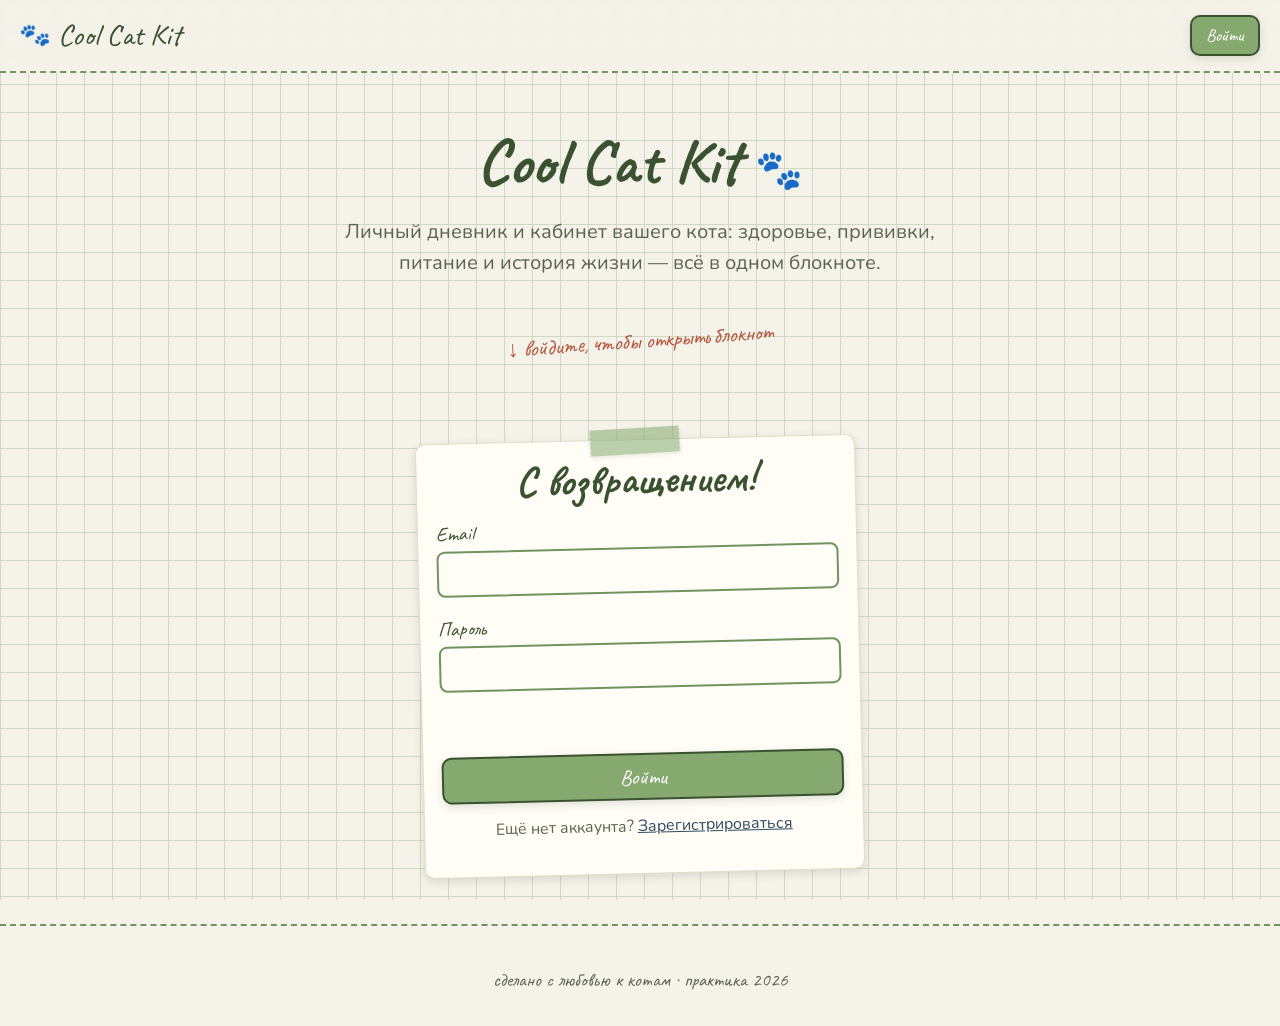
==== pages/breeds.html @ e4196fe6 "feat: cool cat kit skeleton — auth, breeds, medical notes, calendar, history; notebook UI on #86a96f" ====
<!DOCTYPE html>
<html lang="ru">
<head>
  <meta charset="UTF-8">
  <meta name="viewport" content="width=device-width, initial-scale=1.0">
  <title>Породы — Cool Cat Kit</title>
  <link rel="preconnect" href="https://fonts.googleapis.com">
  <link rel="preconnect" href="https://fonts.gstatic.com" crossorigin>
  <link href="https://fonts.googleapis.com/css2?family=Caveat:wght@500;700&family=Nunito:wght@400;600;800&display=swap" rel="stylesheet">
  <link rel="stylesheet" href="../css/style.css">
</head>
<body data-page="breeds">
  <main class="wrap">
    <div class="section-head">
      <h1>Породы котов</h1>
    </div>
    <p class="muted">Нажми на карточку, чтобы открыть подробности: история, характер, питание и здоровье.</p>

    <section class="breed-grid" id="breedGrid"></section>
  </main>

  <!-- модальное окно с деталями породы -->
  <div class="modal-backdrop" id="breedModal">
    <div class="modal">
      <button class="close" id="breedClose">&times;</button>
      <div id="breedModalBody"></div>
    </div>
  </div>

  <footer class="foot">данные пород — из набросков аналитика 🐾</footer>

  <script src="../js/data.js"></script>
  <script src="../js/app.js"></script>
  <script src="../js/pages.js"></script>
</body>
</html>
---- css/style.css ----
/* Дизайн-система "блокнот хозяина кота". Палитра от #86a96f (зелёный) к синим. */

:root {
  /* --- палитра (зелёный → синий) --- */
  --sage-100: #c3d6ad;
  --sage-200: #a7c084;
  --sage:     #86a96f;
  --sage-600: #6f9460;
  --sage-700: #5a7d52;
  --forest:   #3a5230;
  --teal:     #4d6b73;
  --steel:    #3d5763;
  --navy:     #2f4a63;
  --navy-900: #1f3a5e;

  /* --- бумага и чернила --- */
  --paper:    #f5f2e9;
  --paper-2:  #efeada;
  --ink:      #2c3528;
  --ink-soft: #5b6452;
  --line:     #cfd8c2;          /* линии "тетрадного" фона */
  --pen-red:  #b5563f;          /* красная ручка для пометок */
  --pen-blue: #355a7a;

  --shadow:   0 6px 18px rgba(40, 55, 35, .18);
  --shadow-sm:0 3px 9px rgba(40, 55, 35, .14);
  --radius:   10px;

  --font-hand: "Caveat", "Marck Script", cursive;
  --font-body: "Nunito", system-ui, sans-serif;
}

* { box-sizing: border-box; }

html { scroll-behavior: smooth; }

body {
  margin: 0;
  font-family: var(--font-body);
  color: var(--ink);
  background-color: var(--paper);
  /* тетрадный фон: тонкая клетка + горизонтальные линии */
  background-image:
    linear-gradient(var(--line) 1px, transparent 1px),
    linear-gradient(90deg, var(--line) 1px, transparent 1px);
  background-size: 28px 28px, 28px 28px;
  background-attachment: fixed;
  line-height: 1.55;
  min-height: 100vh;
}

img { max-width: 100%; display: block; }
a { color: var(--navy); }

/* ---------- типографика ---------- */
h1, h2, h3 { font-family: var(--font-hand); font-weight: 700; line-height: 1.05; margin: 0 0 .3em; color: var(--forest); }
h1 { font-size: clamp(2.4rem, 6vw, 4rem); }
h2 { font-size: clamp(1.8rem, 4vw, 2.6rem); }
h3 { font-size: 1.5rem; }
.hand { font-family: var(--font-hand); }
.muted { color: var(--ink-soft); }

/* подчёркивание "от руки" */
.scribble {
  position: relative;
  display: inline-block;
}
.scribble::after {
  content: "";
  position: absolute; left: -2%; right: -2%; bottom: .02em; height: .35em;
  background: var(--sage-200);
  z-index: -1;
  transform: rotate(-1.2deg);
  border-radius: 40% 60% 55% 45%;
  opacity: .8;
}

/* ---------- контейнер ---------- */
.wrap { max-width: 1080px; margin: 0 auto; padding: 0 20px; }

/* Шапка / навигация */
.topbar {
  position: sticky; top: 0; z-index: 50;
  display: flex; align-items: center; gap: 16px;
  padding: 12px 20px;
  background: rgba(245, 242, 233, .92);
  backdrop-filter: blur(6px);
  border-bottom: 2px dashed var(--sage-600);
}
.topbar .brand {
  font-family: var(--font-hand); font-size: 1.9rem; color: var(--forest);
  text-decoration: none; display: flex; align-items: center; gap: 8px;
}
.topbar .brand .paw { font-size: 1.5rem; transform: rotate(-12deg); }
.topbar .spacer { flex: 1; }

.back-btn {
  font-family: var(--font-hand); font-size: 1.35rem;
  background: none; border: none; color: var(--pen-blue); cursor: pointer;
  text-decoration: none; display: inline-flex; align-items: center; gap: 4px;
  padding: 4px 8px;
}
.back-btn:hover { transform: translateX(-3px); }

/* мини-аватар в шапке */
.topbar .me {
  display: flex; align-items: center; gap: 8px; text-decoration: none; color: var(--ink);
}
.topbar .me img {
  width: 38px; height: 38px; border-radius: 50%; object-fit: cover;
  border: 2px solid var(--sage); transform: rotate(-3deg);
}

/* Кнопки */
.btn {
  font-family: var(--font-hand); font-size: 1.35rem;
  display: inline-flex; align-items: center; gap: 8px;
  padding: 8px 22px; border-radius: var(--radius);
  border: 2px solid var(--forest); background: var(--sage); color: #fff;
  cursor: pointer; text-decoration: none; box-shadow: var(--shadow-sm);
  transition: transform .12s ease, box-shadow .12s ease;
}
.btn:hover { transform: translateY(-2px) rotate(-.5deg); box-shadow: var(--shadow); }
.btn:active { transform: translateY(0); }
.btn--ghost { background: transparent; color: var(--forest); }
.btn--navy { background: var(--navy); border-color: var(--navy-900); }
.btn--teal { background: var(--teal); border-color: var(--steel); }
.btn--sm { font-size: 1.1rem; padding: 5px 14px; }
.btn--block { width: 100%; justify-content: center; }

/* Карточки ("заметки на бумаге") */
.card {
  background: #fffdf6;
  border: 1px solid #e3ddc8;
  border-radius: var(--radius);
  box-shadow: var(--shadow-sm);
  padding: 18px;
  position: relative;
}
.card--tilt-l { transform: rotate(-1.4deg); }
.card--tilt-r { transform: rotate(1.4deg); }

/* скотч сверху карточки */
.tape {
  position: absolute; top: -12px; left: 50%; transform: translateX(-50%) rotate(-2deg);
  width: 90px; height: 26px;
  background: rgba(134, 169, 111, .55);
  border-left: 1px dashed rgba(255,255,255,.5);
  border-right: 1px dashed rgba(255,255,255,.5);
  box-shadow: 0 2px 4px rgba(0,0,0,.08);
}
.tape--blue { background: rgba(53, 90, 122, .42); }
.tape--corner { left: 16px; top: -10px; transform: rotate(-24deg); width: 70px; }

/* скрепка */
.clip {
  position: absolute; top: -14px; right: 22px;
  width: 22px; height: 52px; border: 3px solid #9aa6b0; border-radius: 12px;
  border-bottom: none; transform: rotate(8deg);
}

/* Hero (главная / вход) */
.hero { text-align: center; padding: 56px 0 28px; }
.hero .sub { font-size: 1.25rem; color: var(--ink-soft); max-width: 620px; margin: 0 auto 24px; }
.hero .doodle { font-family: var(--font-hand); color: var(--pen-red); font-size: 1.4rem; transform: rotate(-4deg); display: inline-block; }

/* Сетка разделов на главной (dashboard) */
.tiles { display: grid; grid-template-columns: repeat(auto-fit, minmax(230px, 1fr)); gap: 26px; margin: 34px 0; }
.tile {
  display: flex; flex-direction: column; gap: 8px;
  text-decoration: none; color: var(--ink);
  background: #fffdf6; border: 1px solid #e3ddc8; border-radius: var(--radius);
  padding: 22px; box-shadow: var(--shadow-sm); position: relative;
  transition: transform .14s ease, box-shadow .14s ease;
  min-height: 150px;
}
.tile:nth-child(odd)  { transform: rotate(-1deg); }
.tile:nth-child(even) { transform: rotate(1deg); }
.tile:hover { transform: rotate(0) translateY(-4px); box-shadow: var(--shadow); }
.tile .emoji { font-size: 2.6rem; }
.tile h3 { margin: 0; }
.tile p { margin: 0; color: var(--ink-soft); font-size: .95rem; }
.tile .go { font-family: var(--font-hand); color: var(--pen-blue); font-size: 1.2rem; margin-top: auto; }

/* акцентная полоса слева у плиток (зелёный→синий перебор) */
.tile::before {
  content: ""; position: absolute; left: 0; top: 14px; bottom: 14px; width: 6px; border-radius: 6px;
}
.tile.t-breeds::before  { background: var(--sage); }
.tile.t-medical::before { background: var(--sage-700); }
.tile.t-food::before    { background: var(--teal); }
.tile.t-calendar::before{ background: var(--steel); }
.tile.t-history::before { background: var(--navy); }
.tile.t-memes::before   { background: var(--pen-red); }

/* Сетка пород */
.breed-grid { display: grid; grid-template-columns: repeat(auto-fill, minmax(220px, 1fr)); gap: 28px; margin: 30px 0; }
.breed-card {
  background: #fffdf6; border: 1px solid #e3ddc8; border-radius: var(--radius);
  box-shadow: var(--shadow-sm); cursor: pointer; overflow: hidden;
  padding: 10px 10px 16px; text-align: center; position: relative;
  transition: transform .14s ease, box-shadow .14s ease;
}
.breed-card:nth-child(3n+1) { transform: rotate(-1.5deg); }
.breed-card:nth-child(3n+2) { transform: rotate(1deg); }
.breed-card:nth-child(3n)   { transform: rotate(-.5deg); }
.breed-card:hover { transform: rotate(0) translateY(-5px); box-shadow: var(--shadow); }
.breed-card img { width: 100%; height: 180px; object-fit: cover; border-radius: 6px; }
.breed-card h3 { margin: 12px 0 2px; }
.breed-card .life { font-size: .9rem; color: var(--ink-soft); }
.breed-card .tag { font-family: var(--font-hand); color: var(--pen-blue); font-size: 1.15rem; }

/* Модальное окно (детали породы) */
.modal-backdrop {
  position: fixed; inset: 0; background: rgba(30, 40, 25, .55);
  display: none; align-items: flex-start; justify-content: center;
  padding: 40px 16px; z-index: 100; overflow-y: auto;
}
.modal-backdrop.open { display: flex; }
.modal {
  background: var(--paper); width: min(720px, 100%);
  border-radius: var(--radius); box-shadow: var(--shadow); position: relative;
  padding: 26px 30px 34px; border: 1px solid #ddd6bf;
}
.modal .close {
  position: absolute; top: 12px; right: 16px; border: none; background: none;
  font-size: 1.8rem; cursor: pointer; color: var(--ink-soft); line-height: 1;
}
.modal .hero-img { width: 100%; height: 240px; object-fit: cover; border-radius: 8px; transform: rotate(-1deg); border: 6px solid #fff; box-shadow: var(--shadow-sm); }
.modal h2 { margin-top: 18px; }
.modal .columns { display: grid; grid-template-columns: 1fr 1fr; gap: 18px; margin-top: 14px; }
.modal .block h3 { color: var(--teal); font-size: 1.4rem; margin-bottom: 4px; }
.modal ul { margin: 0; padding-left: 20px; }
.modal ul li { margin: 2px 0; }
.pill { display: inline-block; background: var(--sage-100); color: var(--forest); padding: 2px 12px; border-radius: 999px; font-weight: 700; font-size: .9rem; }

/* Формы (вход / регистрация / профиль) */
.form-card { max-width: 440px; margin: 30px auto; }
.field { margin-bottom: 16px; }
.field label { display: block; font-family: var(--font-hand); font-size: 1.25rem; color: var(--forest); margin-bottom: 2px; }
.field input, .field textarea, .field select {
  width: 100%; padding: 10px 12px; border: 2px solid var(--sage-600); border-radius: 8px;
  background: #fffdf6; font-family: var(--font-body); font-size: 1rem; color: var(--ink);
}
.field input:focus, .field textarea:focus, .field select:focus { outline: none; border-color: var(--teal); box-shadow: 0 0 0 3px rgba(77,107,115,.18); }
.field textarea { resize: vertical; min-height: 90px; }
.form-msg { font-family: var(--font-hand); font-size: 1.2rem; min-height: 1.4em; }
.form-msg.err { color: var(--pen-red); }
.form-msg.ok  { color: var(--sage-700); }
.switch-line { text-align: center; margin-top: 14px; color: var(--ink-soft); }

/* аватар-загрузка */
.avatar-edit { display: flex; flex-direction: column; align-items: center; gap: 10px; margin-bottom: 18px; }
.avatar-edit img { width: 120px; height: 120px; border-radius: 50%; object-fit: cover; border: 4px solid var(--sage); transform: rotate(-3deg); box-shadow: var(--shadow-sm); }

/* Заметки (медицина / прививки) */
.section-head { display: flex; align-items: center; gap: 16px; flex-wrap: wrap; margin: 26px 0 6px; }
.section-head .spacer { flex: 1; }

.notes-grid { display: grid; grid-template-columns: repeat(auto-fill, minmax(260px, 1fr)); gap: 24px; margin: 20px 0; }
.note {
  background: #fffdf6; border: 1px solid #e3ddc8; border-radius: var(--radius);
  box-shadow: var(--shadow-sm); padding: 16px 16px 14px; position: relative;
  border-top: 6px solid var(--sage);
}
.note.kind-vaccine  { border-top-color: var(--pen-red); }
.note.kind-med      { border-top-color: var(--teal); }
.note.kind-note     { border-top-color: var(--sage); }
.note:nth-child(even) { transform: rotate(.6deg); }
.note:nth-child(odd)  { transform: rotate(-.7deg); }
.note h3 { font-family: var(--font-body); font-size: 1.1rem; font-weight: 800; color: var(--ink); margin: 0 0 6px; }
.note .kind { font-family: var(--font-hand); font-size: 1.05rem; }
.note .body { white-space: pre-wrap; font-size: .96rem; }
.note .row { display: flex; gap: 10px; align-items: center; margin-top: 10px; flex-wrap: wrap; }
.note .date-chip { font-size: .82rem; background: var(--sage-100); color: var(--forest); padding: 2px 10px; border-radius: 999px; }
.note .del { margin-left: auto; border: none; background: none; cursor: pointer; color: var(--pen-red); font-size: 1.1rem; }
.empty { font-family: var(--font-hand); font-size: 1.5rem; color: var(--ink-soft); text-align: center; padding: 40px 0; }

/* Календарь */
.cal-head { display: flex; align-items: center; justify-content: center; gap: 18px; margin: 18px 0; }
.cal-head h2 { margin: 0; min-width: 230px; text-align: center; }
.cal-grid { display: grid; grid-template-columns: repeat(7, 1fr); gap: 8px; }
.cal-dow { text-align: center; font-family: var(--font-hand); font-size: 1.2rem; color: var(--teal); }
.cal-cell {
  background: #fffdf6; border: 1px solid #e3ddc8; border-radius: 8px;
  min-height: 78px; padding: 6px; cursor: pointer; position: relative;
  transition: transform .1s ease, box-shadow .1s ease;
}
.cal-cell:hover { transform: translateY(-2px); box-shadow: var(--shadow-sm); }
.cal-cell.empty-cell { background: transparent; border: none; cursor: default; }
.cal-cell .num { font-weight: 700; font-size: .9rem; color: var(--ink-soft); }
.cal-cell.today { border: 2px solid var(--sage); }
.cal-cell.today .num { color: var(--forest); }
.cal-cell .dots { position: absolute; bottom: 6px; left: 6px; display: flex; gap: 3px; }
.cal-cell .dot { width: 7px; height: 7px; border-radius: 50%; background: var(--sage); }
.cal-cell .dot.vaccine { background: var(--pen-red); }
.cal-cell .dot.med { background: var(--teal); }
.cal-cell .mini { font-size: .72rem; color: var(--ink); line-height: 1.15; margin-top: 2px; overflow: hidden; max-height: 2.4em; }

/* История кота (лента) */
.feed { max-width: 640px; margin: 24px auto; display: flex; flex-direction: column; gap: 30px; }
.post {
  background: #fffdf6; border: 1px solid #e3ddc8; border-radius: var(--radius);
  box-shadow: var(--shadow-sm); padding: 16px; position: relative;
}
.post:nth-child(even) { transform: rotate(-.6deg); }
.post:nth-child(odd)  { transform: rotate(.5deg); }
.post img { width: 100%; max-height: 460px; object-fit: cover; border-radius: 8px; border: 6px solid #fff; box-shadow: var(--shadow-sm); }
.post .meta { font-family: var(--font-hand); font-size: 1.2rem; color: var(--pen-blue); margin: 8px 0 4px; }
.post .text { white-space: pre-wrap; }
.post .del { position: absolute; top: 10px; right: 12px; border: none; background: rgba(255,255,255,.8); border-radius: 50%; width: 30px; height: 30px; cursor: pointer; color: var(--pen-red); }

/* Заглушка раздела (food / memes) */
.stub { text-align: center; padding: 60px 20px; }
.stub .big { font-size: 4rem; }
.stub h2 { margin-bottom: 6px; }
.stub p { color: var(--ink-soft); max-width: 520px; margin: 0 auto 8px; }

/* Footer */
.foot { text-align: center; padding: 40px 20px 30px; color: var(--ink-soft); font-family: var(--font-hand); font-size: 1.2rem; border-top: 2px dashed var(--sage-600); margin-top: 50px; }

/* Адаптив */
@media (max-width: 560px) {
  .modal .columns { grid-template-columns: 1fr; }
  .cal-cell { min-height: 56px; }
  .cal-cell .mini { display: none; }
  .topbar .brand { font-size: 1.5rem; }
}

/* toast-уведомление */
.toast {
  position: fixed; bottom: 24px; left: 50%; transform: translateX(-50%) translateY(20px);
  background: var(--forest); color: #fff; padding: 12px 22px; border-radius: 999px;
  font-family: var(--font-hand); font-size: 1.3rem; box-shadow: var(--shadow);
  opacity: 0; pointer-events: none; transition: all .25s ease; z-index: 200;
}
.toast.show { opacity: 1; transform: translateX(-50%) translateY(0); }
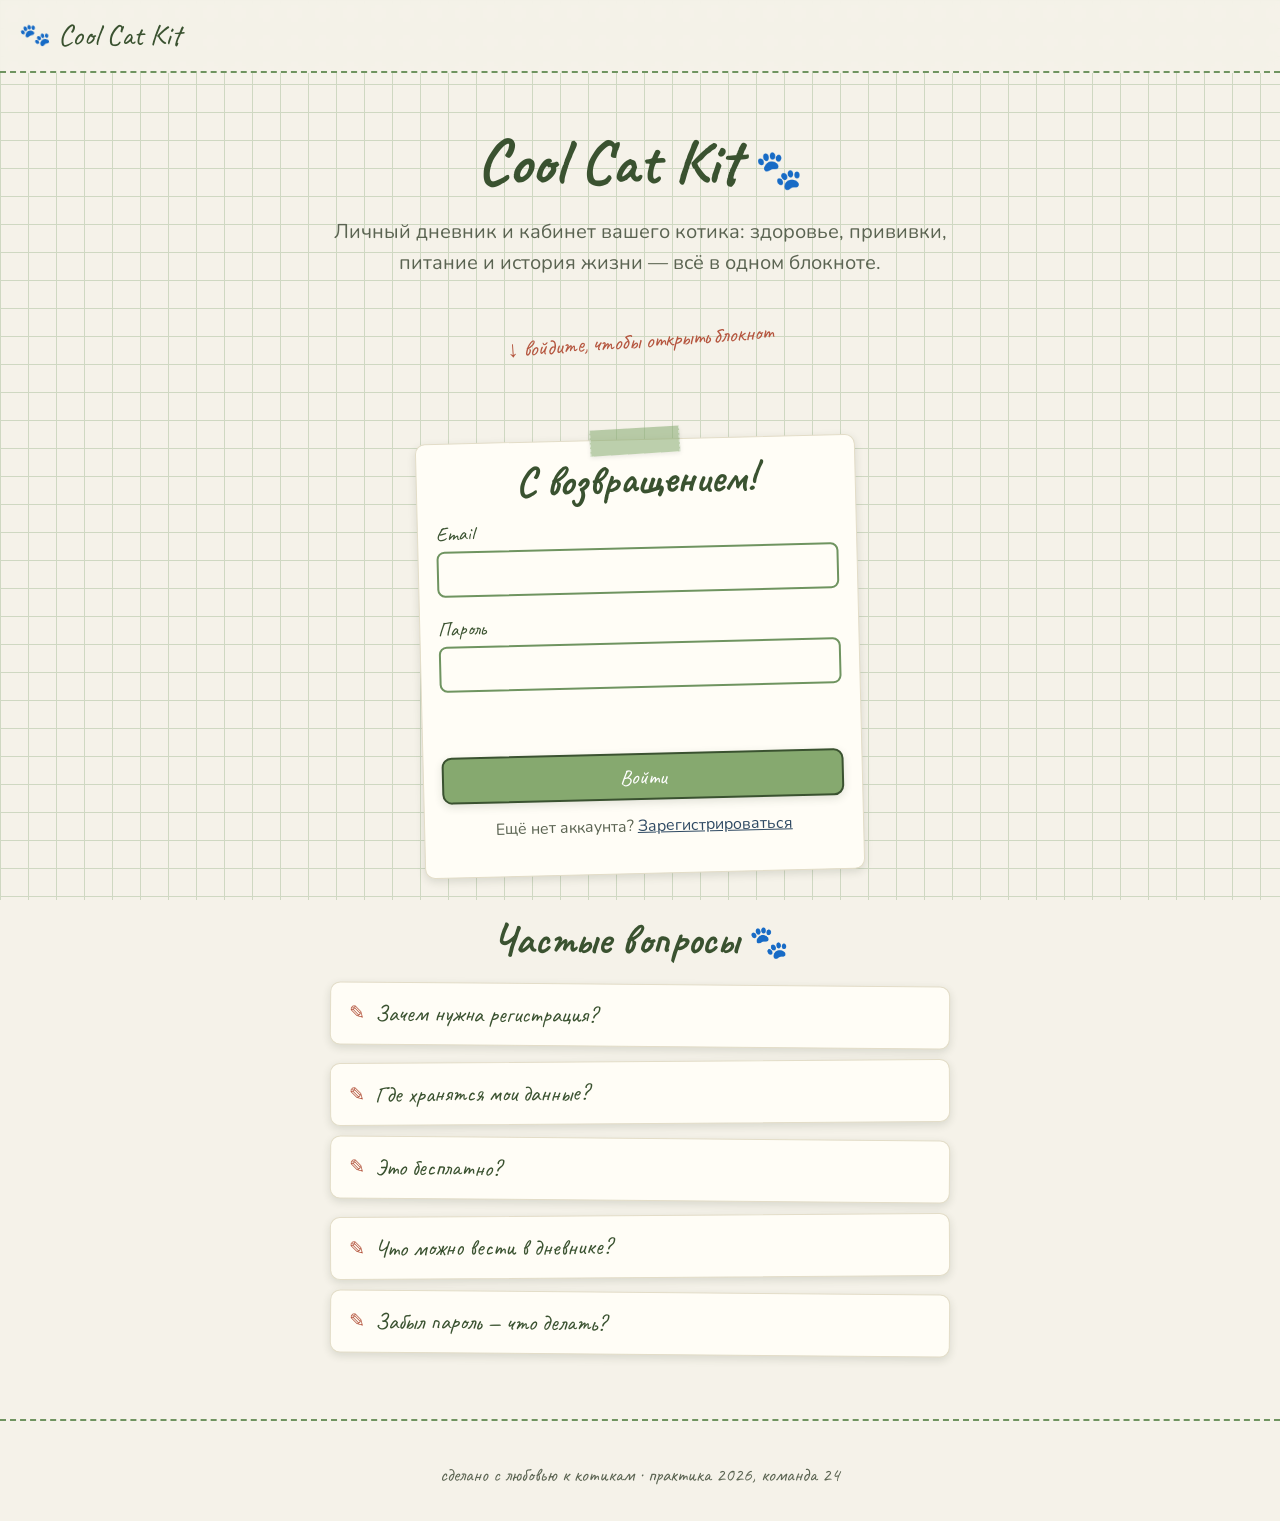
==== commit 85c2af62: "feat: cat passport, home dashboard, weight tracker (canvas), food calculator, vaccine reminders, bre" ====
--- a/pages/breeds.html
+++ b/pages/breeds.html
@@ -7,7 +7,7 @@
   <link rel="preconnect" href="https://fonts.googleapis.com">
   <link rel="preconnect" href="https://fonts.gstatic.com" crossorigin>
   <link href="https://fonts.googleapis.com/css2?family=Caveat:wght@500;700&family=Nunito:wght@400;600;800&display=swap" rel="stylesheet">
-  <link rel="stylesheet" href="../css/style.css">
+  <link rel="stylesheet" href="../css/style.css?v=8">
 </head>
 <body data-page="breeds">
   <main class="wrap">
@@ -16,7 +16,13 @@
     </div>
     <p class="muted">Нажми на карточку, чтобы открыть подробности: история, характер, питание и здоровье.</p>
 
+    <div class="breed-toolbar">
+      <input id="breedSearch" type="search" placeholder="🔎 поиск по названию или характеру…" autocomplete="off">
+      <span class="breed-count muted" id="breedCount"></span>
+    </div>
+
     <section class="breed-grid" id="breedGrid"></section>
+    <p class="empty" id="breedEmpty" hidden>Ничего не нашлось 🐾 попробуй другое слово</p>
   </main>
 
   <!-- модальное окно с деталями породы -->
@@ -27,10 +33,10 @@
     </div>
   </div>
 
-  <footer class="foot">данные пород — из набросков аналитика 🐾</footer>
+  <footer class="foot">выбирай породу с умом 🐾</footer>
 
-  <script src="../js/data.js"></script>
-  <script src="../js/app.js"></script>
-  <script src="../js/pages.js"></script>
+  <script src="../js/data.js?v=8"></script>
+  <script src="../js/app.js?v=8"></script>
+  <script src="../js/pages.js?v=8"></script>
 </body>
 </html>
--- a/css/style.css
+++ b/css/style.css
@@ -164,8 +164,27 @@
 .hero .sub { font-size: 1.25rem; color: var(--ink-soft); max-width: 620px; margin: 0 auto 24px; }
 .hero .doodle { font-family: var(--font-hand); color: var(--pen-red); font-size: 1.4rem; transform: rotate(-4deg); display: inline-block; }
 
+/* Группы разделов на главной: "Твой кот" (персональное) и "Справочник" (общее) */
+.cabinet-group { margin: 34px 0; }
+.group-head { display: flex; align-items: flex-end; gap: 16px; border-bottom: 2px dashed var(--sage-600); padding-bottom: 6px; margin-bottom: 6px; }
+.group-head h2 { margin: 0; }
+.group-head .muted { margin: 0 0 2px; font-size: .95rem; }
+.group-head-text { flex: 1; }
+.group-toggle { flex-shrink: 0; white-space: nowrap; }
+/* плавное сворачивание справочника: max-height задаётся из JS — работает во всех браузерах */
+.tiles-wrap {
+  overflow: hidden;
+  margin-top: 6px;
+  transition: max-height .42s ease, opacity .3s ease;
+}
+.cabinet-group.collapsed .tiles-wrap { opacity: 0; }
+.tiles-wrap > .tiles {
+  margin: 0 -12px;      /* запас, чтобы тень/наклон плиток не обрезались */
+  padding: 12px;
+}
+
 /* Сетка разделов на главной (dashboard) */
-.tiles { display: grid; grid-template-columns: repeat(auto-fit, minmax(230px, 1fr)); gap: 26px; margin: 34px 0; }
+.tiles { display: grid; grid-template-columns: repeat(auto-fit, minmax(230px, 1fr)); gap: 26px; margin: 18px 0 0; }
 .tile {
   display: flex; flex-direction: column; gap: 8px;
   text-decoration: none; color: var(--ink);
@@ -192,9 +211,11 @@
 .tile.t-calendar::before{ background: var(--steel); }
 .tile.t-history::before { background: var(--navy); }
 .tile.t-memes::before   { background: var(--pen-red); }
+.tile.t-weight::before  { background: var(--sage-600); }
+.tile.t-foodtips::before { background: var(--pen-blue); }
 
 /* Сетка пород */
-.breed-grid { display: grid; grid-template-columns: repeat(auto-fill, minmax(220px, 1fr)); gap: 28px; margin: 30px 0; }
+.breed-grid { display: grid; grid-template-columns: repeat(auto-fill, minmax(260px, 1fr)); gap: 30px; margin: 30px 0; }
 .breed-card {
   background: #fffdf6; border: 1px solid #e3ddc8; border-radius: var(--radius);
   box-shadow: var(--shadow-sm); cursor: pointer; overflow: hidden;
@@ -205,7 +226,7 @@
 .breed-card:nth-child(3n+2) { transform: rotate(1deg); }
 .breed-card:nth-child(3n)   { transform: rotate(-.5deg); }
 .breed-card:hover { transform: rotate(0) translateY(-5px); box-shadow: var(--shadow); }
-.breed-card img { width: 100%; height: 180px; object-fit: cover; border-radius: 6px; }
+.breed-card img { width: 100%; height: 210px; object-fit: cover; object-position: center 12%; border-radius: 6px; }
 .breed-card h3 { margin: 12px 0 2px; }
 .breed-card .life { font-size: .9rem; color: var(--ink-soft); }
 .breed-card .tag { font-family: var(--font-hand); color: var(--pen-blue); font-size: 1.15rem; }
@@ -223,16 +244,37 @@
   padding: 26px 30px 34px; border: 1px solid #ddd6bf;
 }
 .modal .close {
-  position: absolute; top: 12px; right: 16px; border: none; background: none;
-  font-size: 1.8rem; cursor: pointer; color: var(--ink-soft); line-height: 1;
-}
-.modal .hero-img { width: 100%; height: 240px; object-fit: cover; border-radius: 8px; transform: rotate(-1deg); border: 6px solid #fff; box-shadow: var(--shadow-sm); }
+  position: absolute; top: 8px; right: 8px; z-index: 5; cursor: pointer;
+  width: 38px; height: 38px; border-radius: 50%; border: 1px solid #ddd6bf;
+  background: var(--paper); color: var(--ink-soft); font-size: 1.55rem; line-height: 1;
+  display: flex; align-items: center; justify-content: center; box-shadow: var(--shadow-sm);
+  transition: background .15s ease, color .15s ease;
+}
+.modal .close:hover { background: var(--pen-red); color: #fff; }
+/* фото опущено вниз, чтобы крестик в углу не лёг на котика; единый формат 4:3 + кроп по фокусу породы */
+.modal .hero-img { display: block; width: 100%; aspect-ratio: 4 / 3; height: auto; margin-top: 26px; object-fit: cover; object-position: center 25%; border-radius: 8px; transform: rotate(-1deg); border: 6px solid #fff; box-shadow: var(--shadow-sm); }
 .modal h2 { margin-top: 18px; }
 .modal .columns { display: grid; grid-template-columns: 1fr 1fr; gap: 18px; margin-top: 14px; }
 .modal .block h3 { color: var(--teal); font-size: 1.4rem; margin-bottom: 4px; }
 .modal ul { margin: 0; padding-left: 20px; }
 .modal ul li { margin: 2px 0; }
 .pill { display: inline-block; background: var(--sage-100); color: var(--forest); padding: 2px 12px; border-radius: 999px; font-weight: 700; font-size: .9rem; }
+
+/* строки событий и кнопка удаления внутри модалки (календарь) */
+.modal .row { display: flex; align-items: center; gap: 10px; }
+.modal .reminder-row {
+  margin: 8px 0; padding: 8px 12px;
+  background: #fffdf6; border: 1px solid #e9e3cf; border-radius: 8px;
+}
+.modal .reminder-row span { flex: 1; }
+.modal .del {
+  flex-shrink: 0; border: none; background: none; cursor: pointer;
+  color: var(--pen-red); font-size: 1.35rem; line-height: 1;
+  padding: 4px 8px; border-radius: 8px; transition: background .15s ease;
+}
+.modal .del:hover { background: rgba(181, 86, 63, .14); }
+/* селект выбора типа события — чуть крупнее, удобнее попадать */
+.modal .field select { font-size: 1.08rem; padding: 13px 14px; min-height: 50px; }
 
 /* Формы (вход / регистрация / профиль) */
 .form-card { max-width: 440px; margin: 30px auto; }
@@ -244,6 +286,8 @@
 }
 .field input:focus, .field textarea:focus, .field select:focus { outline: none; border-color: var(--teal); box-shadow: 0 0 0 3px rgba(77,107,115,.18); }
 .field textarea { resize: vertical; min-height: 90px; }
+/* Safari/WebKit рендерит input[type=date] по ширине контента — заставляем растянуться */
+.field input[type="date"] { -webkit-appearance: none; appearance: none; width: 100%; min-height: 46px; }
 .form-msg { font-family: var(--font-hand); font-size: 1.2rem; min-height: 1.4em; }
 .form-msg.err { color: var(--pen-red); }
 .form-msg.ok  { color: var(--sage-700); }
@@ -335,3 +379,185 @@
   opacity: 0; pointer-events: none; transition: all .25s ease; z-index: 200;
 }
 .toast.show { opacity: 1; transform: translateX(-50%) translateY(0); }
+
+/* ---------- FAQ (страница входа) ---------- */
+.faq {
+  max-width: 620px;
+  margin: 44px auto 64px;
+}
+.faq-title {
+  text-align: center;
+  color: var(--forest);
+  margin-bottom: 22px;
+}
+.faq-title .paw { font-size: 2rem; }
+
+.faq-item {
+  background: #fffdf6;
+  border: 1px solid #e3ddc8;
+  border-radius: var(--radius);
+  box-shadow: var(--shadow-sm);
+  padding: 4px 18px;
+  margin-bottom: 14px;
+  transform: rotate(-.4deg);
+}
+.faq-item:nth-child(even) { transform: rotate(.5deg); }
+
+.faq-q {
+  width: 100%;
+  background: none;
+  border: none;
+  text-align: left;
+  cursor: pointer;
+  font-family: var(--font-hand);
+  font-size: 1.45rem;
+  color: var(--forest);
+  padding: 12px 0;
+  display: flex;
+  align-items: center;
+  gap: 10px;
+  user-select: none;
+}
+.faq-q::before {
+  content: "✎";
+  color: var(--pen-red);
+  font-size: 1.2rem;
+  transition: transform .25s ease;
+}
+.faq-item.open .faq-q::before { transform: rotate(90deg); }
+
+/* плавное раскрытие ответа: max-height задаётся из JS по реальной высоте */
+.faq-a {
+  max-height: 0;
+  overflow: hidden;
+  opacity: 0;
+  transition: max-height .32s ease, opacity .3s ease;
+}
+.faq-item.open .faq-a { opacity: 1; }
+.faq-a > p {
+  margin: 0;
+  padding: 4px 0 16px 28px;
+  color: var(--ink-soft);
+  line-height: 1.6;
+}
+
+/* ======================= v3: новые компоненты ======================= */
+
+/* строка из двух полей */
+.field-row { display: flex; gap: 14px; flex-wrap: wrap; }
+.field-row > .field { flex: 1 1 140px; margin-bottom: 16px; }
+
+/* подзаголовок секции формы */
+.form-section {
+  font-family: var(--font-hand); font-size: 1.5rem; color: var(--teal);
+  margin: 18px 0 8px; padding-bottom: 4px; border-bottom: 2px dashed var(--sage-200);
+}
+.form-section:first-of-type { margin-top: 6px; }
+.form-section-note { font-size: 1rem; color: var(--ink-soft); }
+.form-card--wide { max-width: 560px; }
+.pf-weight { display: flex; align-items: center; gap: 12px; flex-wrap: wrap; }
+
+/* ---------- Дашборд на главной ---------- */
+.dash { margin: 26px 0 8px; padding: 22px 24px; }
+.dash-pet { display: flex; align-items: center; gap: 18px; flex-wrap: wrap; }
+.dash-ava {
+  width: 84px; height: 84px; border-radius: 50%; object-fit: cover;
+  border: 4px solid var(--sage); transform: rotate(-3deg); box-shadow: var(--shadow-sm); flex-shrink: 0;
+}
+.dash-pet-info h2 { margin: 0 0 4px; font-size: 2.1rem; }
+.dash-meta { display: flex; gap: 8px 14px; flex-wrap: wrap; color: var(--ink); font-size: .98rem; }
+.dash-meta span { background: var(--paper-2); border-radius: 999px; padding: 2px 12px; }
+.dash-edit {
+  display: inline-block; margin-top: 8px; font-family: var(--font-hand);
+  font-size: 1.2rem; color: var(--pen-red); text-decoration: none;
+}
+.dash-edit:hover { text-decoration: underline; }
+
+.dash-cols { display: grid; grid-template-columns: 1fr 1fr; gap: 18px; margin-top: 20px; }
+.dash-box {
+  background: #fffdf6; border: 1px solid #e9e3cf; border-radius: var(--radius);
+  padding: 14px 16px; display: flex; flex-direction: column;
+}
+.dash-box h3 { font-size: 1.3rem; margin: 0 0 8px; color: var(--forest); }
+.dash-vac { margin: 0 0 6px; }
+.dash-ok   { color: var(--sage-700); }
+.dash-warn { color: var(--pen-red); }
+.dash-events { list-style: none; margin: 0 0 6px; padding: 0; }
+.dash-events li { display: flex; justify-content: space-between; gap: 10px; padding: 4px 0; border-bottom: 1px dashed var(--line); }
+.dash-events li:last-child { border-bottom: none; }
+.dash-ev-label { overflow: hidden; text-overflow: ellipsis; white-space: nowrap; }
+.dash-when { color: var(--ink-soft); font-size: .85rem; white-space: nowrap; flex-shrink: 0; }
+.dash-link { margin-top: auto; font-family: var(--font-hand); font-size: 1.15rem; color: var(--pen-blue); text-decoration: none; }
+.dash-link:hover { text-decoration: underline; }
+
+/* ---------- Поиск по породам ---------- */
+.breed-toolbar { display: flex; align-items: center; gap: 14px; margin: 8px 0 2px; flex-wrap: wrap; }
+#breedSearch {
+  flex: 1 1 260px; padding: 11px 16px; border: 2px solid var(--sage-600); border-radius: 999px;
+  background: #fffdf6; font-family: var(--font-body); font-size: 1rem; color: var(--ink);
+}
+#breedSearch:focus { outline: none; border-color: var(--teal); box-shadow: 0 0 0 3px rgba(77,107,115,.18); }
+.breed-count { font-size: .9rem; white-space: nowrap; }
+
+/* ---------- Фильтр-чипы (медраздел) ---------- */
+.note-filters { display: flex; gap: 10px; flex-wrap: wrap; margin: 6px 0 4px; }
+.chip {
+  border: 2px solid var(--sage-200); background: #fffdf6; color: var(--forest);
+  border-radius: 999px; padding: 6px 16px; cursor: pointer; font-family: var(--font-body);
+  font-size: .95rem; font-weight: 600; transition: all .15s ease;
+}
+.chip:hover { border-color: var(--sage-600); }
+.chip.active { background: var(--sage); border-color: var(--sage-700); color: #fff; }
+
+/* следующая прививка в карточке заметки */
+.next-due {
+  margin: 6px 0; font-size: .9rem; color: var(--sage-700);
+  background: var(--sage-100); border-radius: 8px; padding: 5px 10px; display: inline-block;
+}
+.next-due.overdue { color: #fff; background: var(--pen-red); }
+
+/* ---------- Трекер веса ---------- */
+.weight-chart-card { margin: 22px 0; padding: 18px 20px; }
+.weight-chart-head { display: flex; align-items: baseline; justify-content: space-between; gap: 14px; flex-wrap: wrap; margin-bottom: 8px; }
+.weight-chart-head h3 { margin: 0; }
+.weight-stats { display: flex; gap: 10px 16px; align-items: baseline; flex-wrap: wrap; font-size: .92rem; }
+.ws-cur b { font-size: 1.5rem; color: var(--forest); font-family: var(--font-hand); }
+.ws-trend { font-weight: 700; }
+.ws-trend.up { color: var(--pen-red); }
+.ws-trend.down { color: var(--sage-700); }
+.ws-trend.flat { color: var(--ink-soft); }
+.weight-canvas-wrap { width: 100%; }
+.weight-canvas-wrap canvas { display: block; width: 100%; }
+
+.weight-list { display: flex; flex-direction: column; gap: 8px; margin: 8px 0 30px; max-width: 520px; }
+.wl-row {
+  display: flex; align-items: center; gap: 12px;
+  background: #fffdf6; border: 1px solid #e9e3cf; border-radius: 8px; padding: 10px 14px;
+}
+.wl-date { color: var(--ink-soft); min-width: 92px; }
+.wl-kg { flex: 1; font-weight: 700; }
+.wl-delta { font-weight: 700; font-size: .85rem; margin-left: 6px; }
+.wl-delta.up { color: var(--pen-red); }
+.wl-delta.down { color: var(--sage-700); }
+.wl-delta.flat { color: var(--ink-soft); }
+.wl-row .del { border: none; background: none; cursor: pointer; color: var(--pen-red); font-size: 1.15rem; }
+
+/* ---------- Калькулятор корма ---------- */
+.food-layout { display: grid; grid-template-columns: 1fr 1fr; gap: 26px; align-items: start; margin: 22px 0; }
+.food-result { position: sticky; top: 18px; }
+.food-big { display: flex; gap: 16px; flex-wrap: wrap; margin: 6px 0 14px; }
+.food-num {
+  flex: 1 1 130px; text-align: center; background: #fffdf6; border: 1px solid #e9e3cf;
+  border-radius: var(--radius); padding: 14px 10px;
+}
+.food-num b { display: block; font-family: var(--font-hand); font-size: 2.6rem; color: var(--forest); line-height: 1; }
+.food-num span { font-size: .85rem; color: var(--ink-soft); }
+.food-num.accent b { color: var(--teal); }
+.food-notes { margin: 0; padding-left: 20px; font-size: .95rem; }
+.food-notes li { margin: 5px 0; }
+
+@media (max-width: 720px) {
+  .dash-cols { grid-template-columns: 1fr; }
+  .food-layout { grid-template-columns: 1fr; }
+  .food-result { position: static; }
+}
